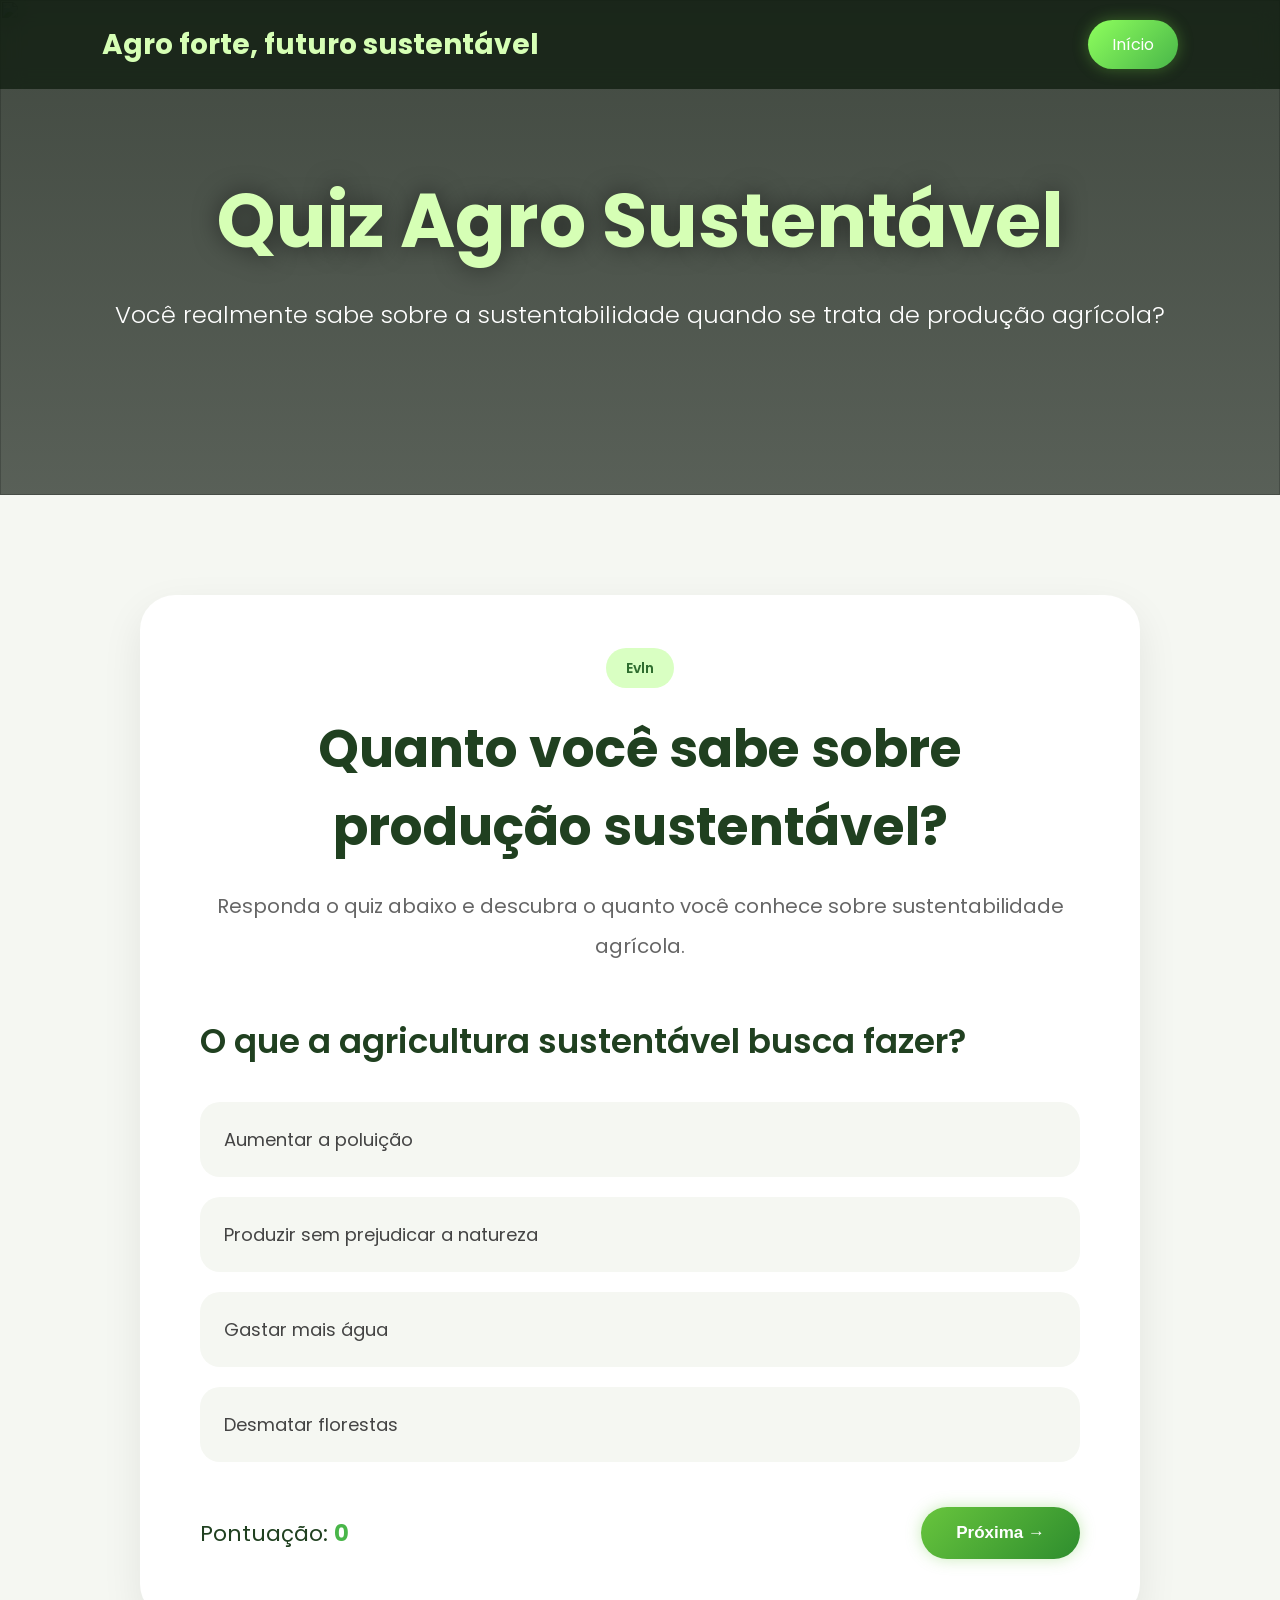
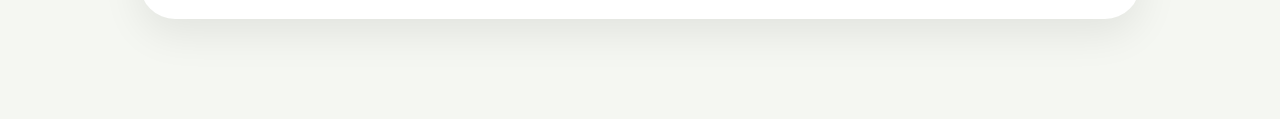
==== quiz.html @ 295d85c7 "quiz.html" ====
<!DOCTYPE html>
<html lang="pt-BR">

<head>

<meta charset="UTF-8">
<meta name="viewport" content="width=device-width, initial-scale=1.0">

<title>Quiz Agro Sustentável</title>

<link rel="stylesheet" href="quiz.css">

</head>

<body>

<!-- NAVBAR -->

<nav>

    <div class="logo">
        Agro forte, futuro sustentável
    </div>

    <div class="menu">

        <a class="btn-nav ativo" href="index.html">
            Início
        </a>

    </div>

</nav>

<!-- HERO -->

<header class="hero">

    <img src="./Screenshots/agro_maquinas_soja_14abr22_GoodLifeStudio_Getty.jpg">

    <div class="overlay"></div>

    <div class="hero-text">

        <h1>
            Quiz Agro Sustentável
        </h1>

        <p>
            Você realmente sabe sobre a sustentabilidade quando se trata de produção agrícola?
        </p>

    </div>

</header>

<!-- QUIZ -->

<main>

<section class="quiz-section">

<div class="container">

<div id="quiz">

<div class="topo">

<span class="tag">
    Evln
</span>

<h2>
    Quanto você sabe sobre produção sustentável?
</h2>

<p>
    Responda o quiz abaixo e descubra o quanto você conhece sobre sustentabilidade agrícola.
</p>

</div>

<div class="pergunta" id="pergunta"></div>

<div class="opcoes" id="opcoes"></div>

<div class="footer">

    <span class="pontuacao-box">
        Pontuação:
        <strong id="pontuacao">0</strong>
    </span>

    <button id="proximo">
        Próxima →
    </button>

</div>

</div>

<div class="resultado" id="resultado">

<h2>
    Seu resultado Final
</h2>

<p id="mensagem"></p>

<button onclick="reiniciarQuiz()">
    Jogar Novamente
</button>

</div>

</div>

</section>

</main>

<script>

const perguntas = [

{
  pergunta: "O que a agricultura sustentável busca fazer?",
  opcoes: [
    "Aumentar a poluição",
    "Produzir sem prejudicar a natureza",
    "Gastar mais água",
    "Desmatar florestas"
  ],
  correta: 1
},

{
  pergunta: "Qual recurso natural é essencial para a agricultura?",
  opcoes: [
    "Plástico",
    "Combustível",
    "Água",
    "Fumaça"
  ],
  correta: 2
},

{
  pergunta: "O que ajuda a reduzir a poluição?",
  opcoes: [
    "Queimadas",
    "Desmatamento",
    "Reciclagem",
    "Desperdício"
  ],
  correta: 2
},

{
  pergunta: "Qual prática ajuda na preservação ambiental?",
  opcoes: [
    "Fazer queimadas",
    "Plantar árvores",
    "Jogar lixo nos rios",
    "Desperdiçar água"
  ],
  correta: 1
},

{
  pergunta: "O tema “Agro Forte, Futuro Sustentável” mostra que:",
  opcoes: [
    "O meio ambiente não é importante",
    "A tecnologia prejudica o campo",
    "Produção e natureza podem caminhar juntas",
    "Sustentabilidade não é necessária"
  ],
  correta: 2
}

];

let atual = 0;
let pontos = 0;
let respondeu = false;

const pergunta = document.getElementById("pergunta");
const opcoes = document.getElementById("opcoes");
const pontuacao = document.getElementById("pontuacao");
const proximo = document.getElementById("proximo");

function carregarPergunta(){

  respondeu = false;

  pergunta.innerText = perguntas[atual].pergunta;

  opcoes.innerHTML = "";

  perguntas[atual].opcoes.forEach((opcao,index)=>{

    const div = document.createElement("div");

    div.classList.add("opcao");

    div.innerText = opcao;

    div.onclick = () => responder(index);

    opcoes.appendChild(div);

  });

}

function responder(index){

  if(respondeu) return;

  respondeu = true;

  const correta = perguntas[atual].correta;

  const todas = document.querySelectorAll(".opcao");

  todas.forEach((item,i)=>{

    if(i === correta){
      item.classList.add("correta");
    }

    if(i === index && index !== correta){
      item.classList.add("errada");
    }

  });

  if(index === correta){

    pontos++;

    pontuacao.innerText = pontos;

  }

}

proximo.addEventListener("click",()=>{

  if(!respondeu){

    alert("Escolha uma resposta!");

    return;

  }

  atual++;

  if(atual < perguntas.length){

    carregarPergunta();

  } else {

    mostrarResultado();

  }

});

function mostrarResultado(){

  document.getElementById("quiz").style.display = "none";

  document.getElementById("resultado").style.display = "block";

  let texto = "";

  if(pontos >= 4){

    texto = `Parabéns! Você acertou ${pontos} de ${perguntas.length}.`;

  }

  else if(pontos >= 2){

    texto = `Mandou bem! Você acertou ${pontos} de ${perguntas.length}.`;

  }

  else{

    texto = `Você acertou,  ${pontos} de ${perguntas.length}.`;

  }

  document.getElementById("mensagem").innerText = texto;

}

function reiniciarQuiz(){

  atual = 0;

  pontos = 0;

  pontuacao.innerText = 0;

  document.getElementById("quiz").style.display = "block";

  document.getElementById("resultado").style.display = "none";

  carregarPergunta();

}

carregarPergunta();

</script>

</body>

</html>
---- quiz.css ----
@import url('https://fonts.googleapis.com/css2?family=Poppins:wght@300;400;500;600;700;800&display=swap');

*{
    margin:0;
    padding:0;
    box-sizing:border-box;
}

html{
    scroll-behavior:smooth;
}

body{
    font-family:'Poppins',sans-serif;
    background:#f5f7f2;
    overflow-x:hidden;
}

/* NAVBAR */

nav{
    position:fixed;
    top:0;
    width:100%;

    display:flex;
    justify-content:space-between;
    align-items:center;

    padding:20px 8%;

    z-index:1000;

    background:rgba(10,25,10,0.7);

    backdrop-filter:blur(10px);
}

.logo{
    color:#d6ffb5;
    font-size:28px;
    font-weight:700;
}

.menu{
    display:flex;
    gap:20px;
}

.btn-nav{
    color:white;
    text-decoration:none;

    padding:12px 24px;

    border-radius:40px;

    background:linear-gradient(135deg,#68c53d,#2e8d2e);

    transition:0.3s;

    box-shadow:0 0 15px rgba(104,197,61,0.4);
}

.btn-nav:hover{
    transform:translateY(-3px);

    background:linear-gradient(135deg,#8eff5d,#49b649);

    box-shadow:0 0 20px rgba(142,255,93,0.7);
}

.ativo{
    background:linear-gradient(135deg,#8eff5d,#49b649);
}

/* HERO */

.hero{
    position:relative;
    height:55vh;
}

.hero img{
    width:100%;
    height:55vh;

    object-fit:cover;
}

.overlay{
    position:absolute;

    top:0;

    width:100%;
    height:100%;

    background:linear-gradient(rgba(5,15,5,0.75), rgba(5,15,5,0.65));
}

.hero-text{
    position:absolute;

    top:50%;
    left:50%;

    transform:translate(-50%,-50%);

    text-align:center;

    width:90%;

    color:white;
}

.hero-text h1{
    font-size:75px;

    color:#d6ffb5;

    margin-bottom:20px;

    text-shadow:0 0 25px rgba(0,0,0,0.5);
}

.hero-text p{
    font-size:24px;

    font-weight:300;
}

/* QUIZ SECTION */

.quiz-section{
    padding:100px 8%;
}

/* CONTAINER */

.container{
    background:white;

    border-radius:35px;

    padding:60px;

    max-width:1000px;

    margin:auto;

    box-shadow:0 15px 40px rgba(0,0,0,0.08);
}

/* TOPO */

.topo{
    text-align:center;

    margin-bottom:50px;
}

.tag{
    background:#d9ffc2;

    color:#2f6d2f;

    padding:10px 20px;

    border-radius:30px;

    font-size:14px;

    font-weight:600;
}

.topo h2{
    font-size:52px;

    color:#204020;

    margin:30px 0 20px 0;
}

.topo p{
    font-size:20px;

    line-height:2;

    color:#666;
}

/* PERGUNTA */

.pergunta{
    font-size:34px;

    color:#204020;

    font-weight:600;

    margin-bottom:35px;

    line-height:1.5;
}

/* OPÇÕES */

.opcoes{
    display:flex;
    flex-direction:column;

    gap:20px;
}

.opcao{
    background:#f5f7f2;

    padding:22px;

    border-radius:20px;

    border:2px solid transparent;

    cursor:pointer;

    transition:0.35s;

    font-size:18px;

    color:#444;
}

.opcao:hover{
    transform:translateX(8px);

    border-color:#8eff5d;

    background:#ecffe1;
}

/* CORRETA */

.correta{
    background:#d8ffc8 !important;

    border-color:#49b649 !important;

    color:#204020;
}

/* ERRADA */

.errada{
    background:#ffd9d9 !important;

    border-color:#ff5b5b !important;
}

/* FOOTER */

.footer{
    margin-top:45px;

    display:flex;
    justify-content:space-between;
    align-items:center;
}

.pontuacao-box{
    font-size:22px;

    color:#204020;
}

.pontuacao-box strong{
    color:#49b649;
}

/* BOTÃO */

button{
    background:linear-gradient(135deg,#68c53d,#2e8d2e);

    color:white;

    border:none;

    padding:16px 35px;

    border-radius:40px;

    font-size:17px;

    font-weight:600;

    cursor:pointer;

    transition:0.35s;

    box-shadow:0 0 15px rgba(104,197,61,0.35);
}

button:hover{
    transform:translateY(-3px);

    background:linear-gradient(135deg,#8eff5d,#49b649);

    box-shadow:0 0 20px rgba(142,255,93,0.6);
}

/* RESULTADO */

.resultado{
    display:none;

    text-align:center;
}

.resultado h2{
    font-size:60px;

    color:#204020;

    margin-bottom:30px;
}

.resultado p{
    font-size:24px;

    line-height:2;

    color:#555;

    margin-bottom:40px;
}

/* RESPONSIVO */

@media(max-width:1000px){

    .container{
        padding:35px;
    }

    .hero-text h1{
        font-size:48px;
    }

    .topo h2{
        font-size:38px;
    }

    .pergunta{
        font-size:24px;
    }

    .footer{
        flex-direction:column;
        align-items:flex-start;
        gap:25px;
    }

    button{
        width:100%;
    }

    nav{
        padding:20px;
    }

}
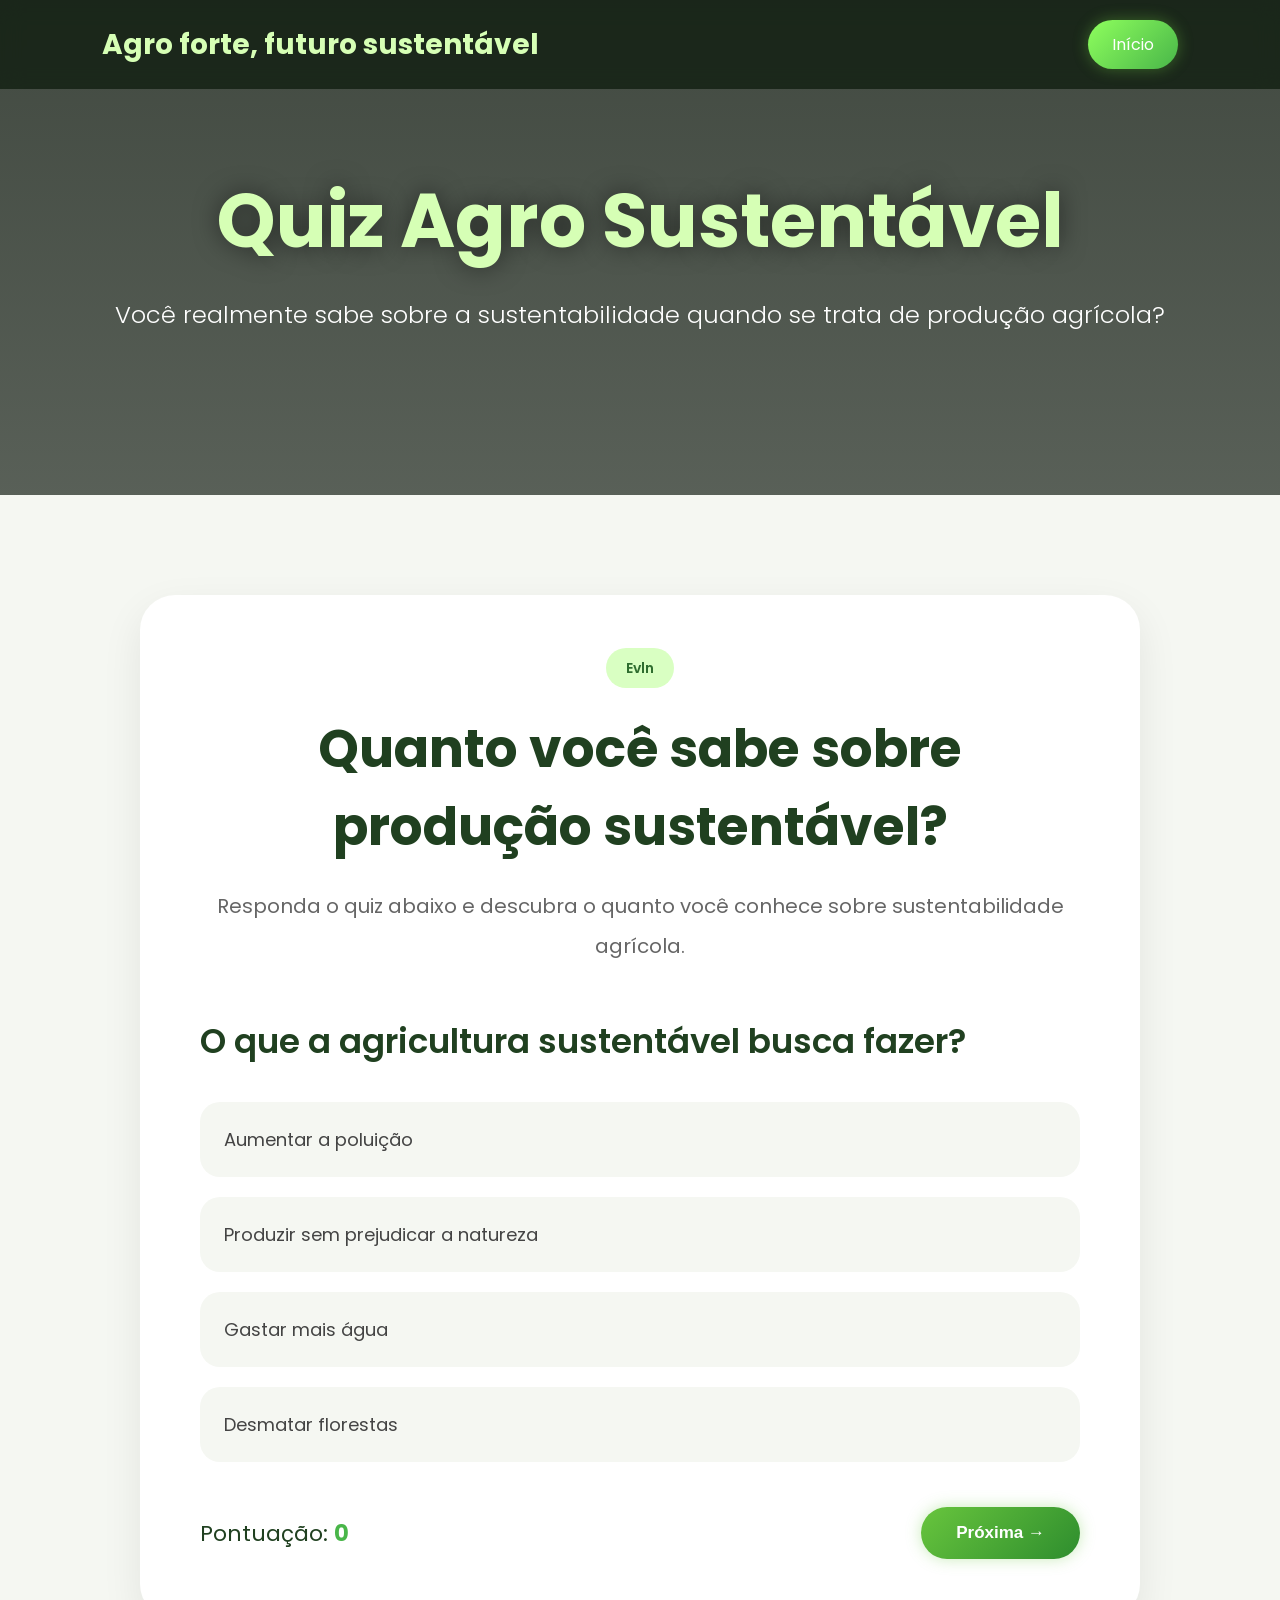
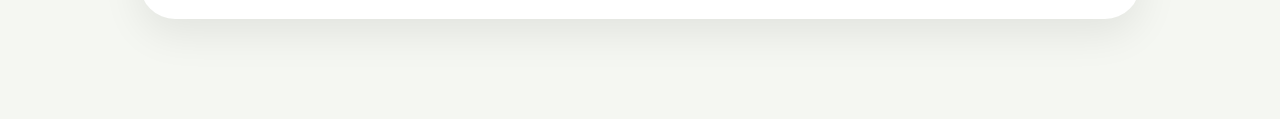
==== commit 4ad45b82: "Update quiz.html" ====
--- a/quiz.html
+++ b/quiz.html
@@ -36,7 +36,7 @@
 
 <header class="hero">
 
-    <img src="./Screenshots/agro_maquinas_soja_14abr22_GoodLifeStudio_Getty.jpg">
+   
 
     <div class="overlay"></div>
 
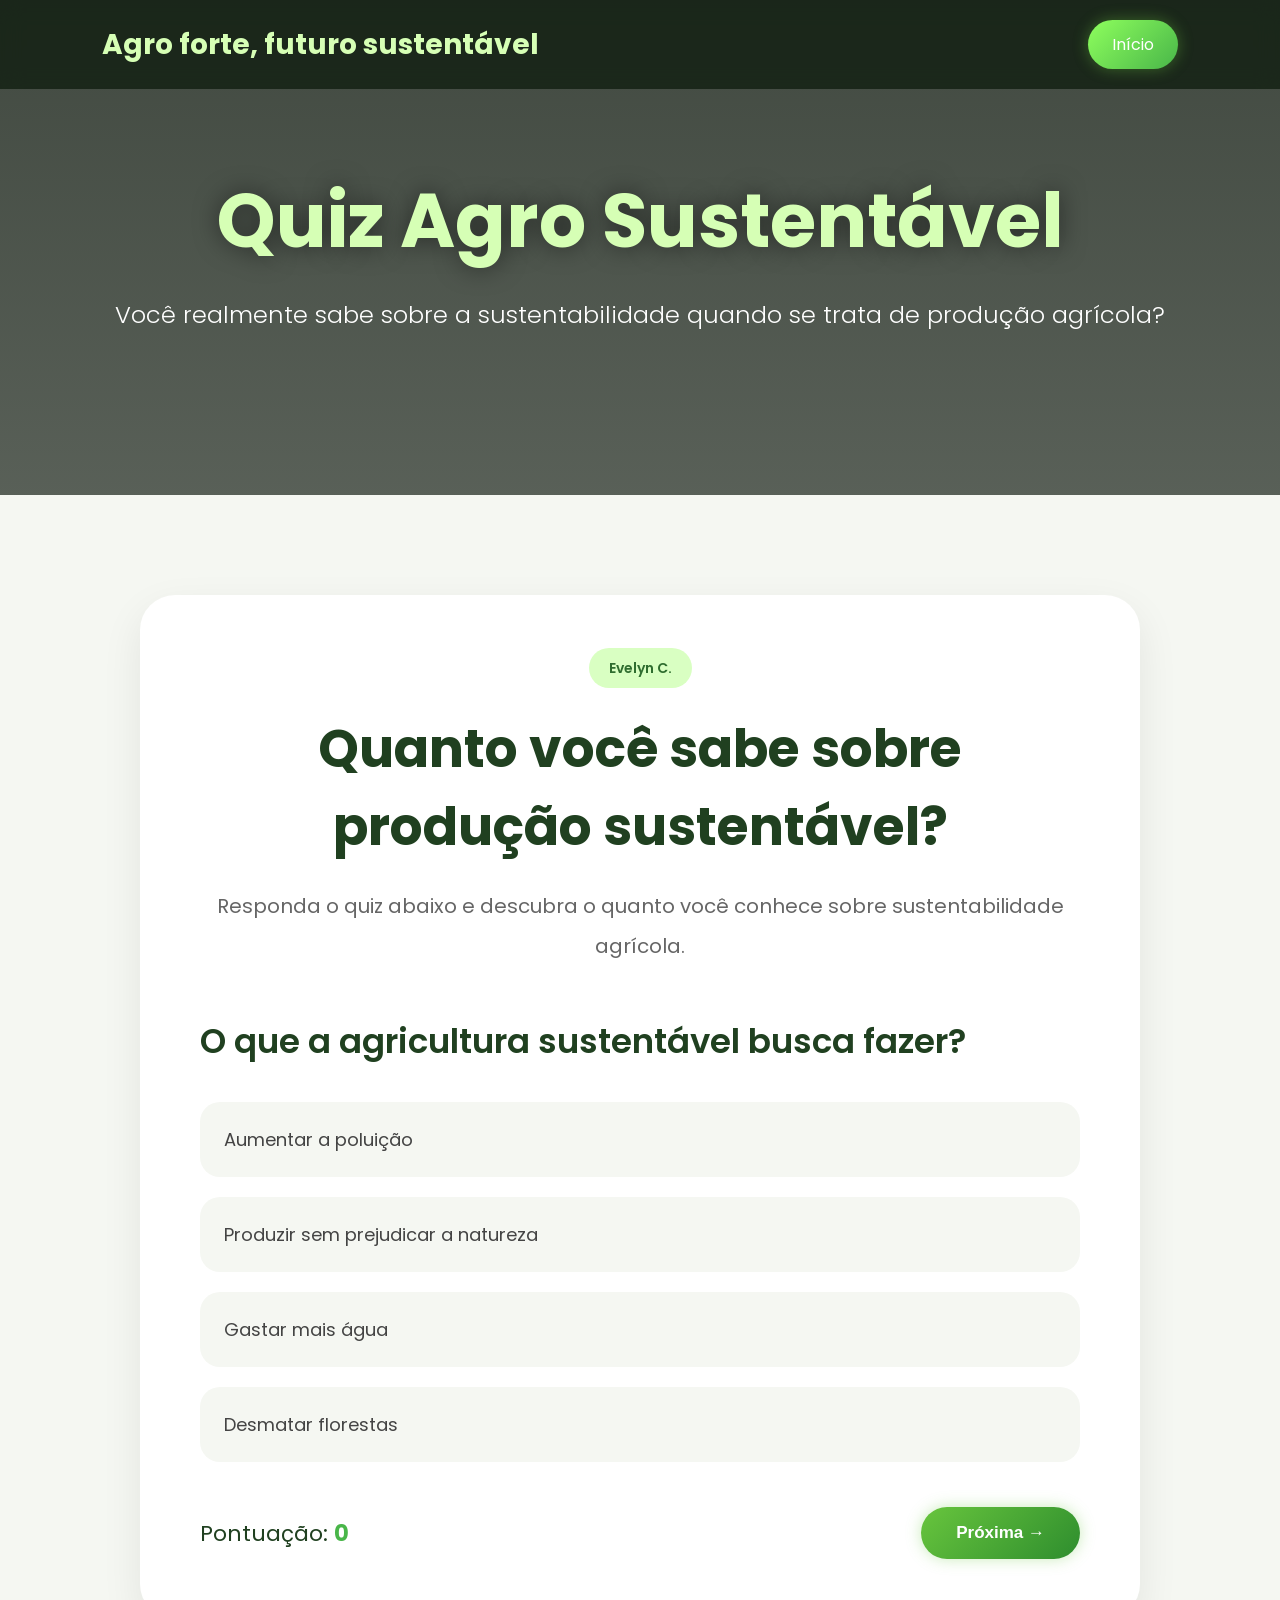
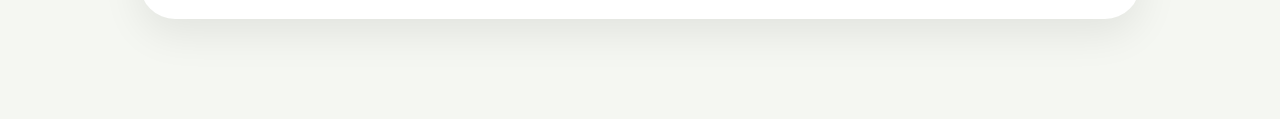
==== commit d9dc0390: "Update quiz.html" ====
--- a/quiz.html
+++ b/quiz.html
@@ -67,7 +67,7 @@
 <div class="topo">
 
 <span class="tag">
-    Evln
+    Evelyn C.
 </span>
 
 <h2>
